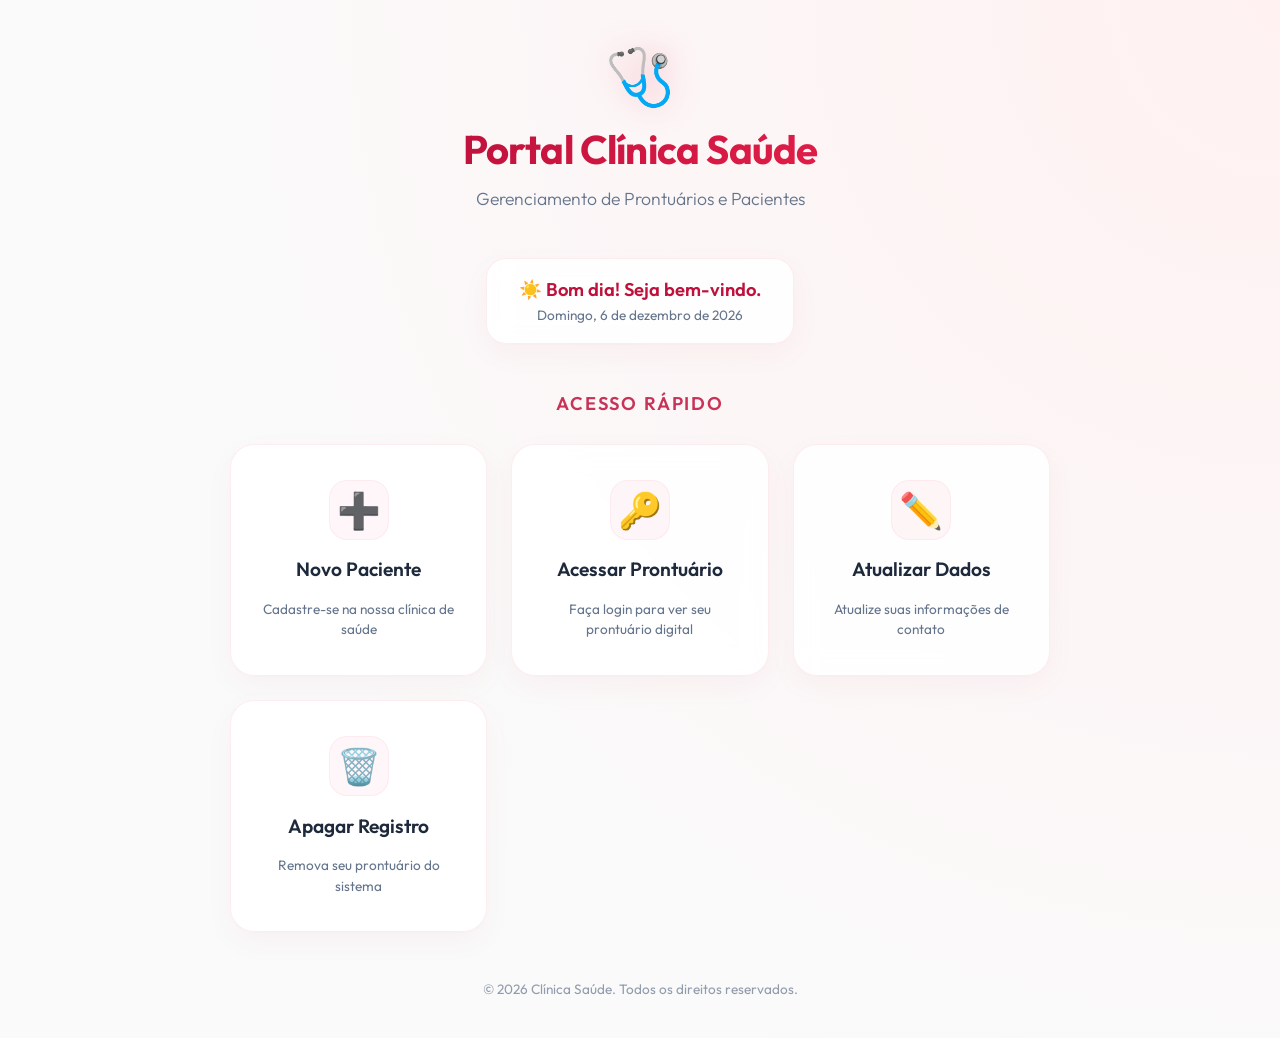
==== servidorSaude/static/index.html @ 64315792 "ServidorHTTP --> ServidorSaude" ====
<!DOCTYPE html>
<html lang="pt-br">
<head>
    <meta charset="UTF-8">
    <meta name="viewport" content="width=device-width, initial-scale=1.0">
    <title>Clínica Saúde - Portal do Paciente</title>
    <link href="https://fonts.googleapis.com/css2?family=Outfit:wght@300;400;600;700&display=swap" rel="stylesheet">
    <link rel="stylesheet" href="styles/index.style.css">
</head>
<body>
    <main>
        <header class="portal-header">
            <div class="logo">🩺</div>
            <h1>Portal Clínica Saúde</h1>
            <p>Gerenciamento de Prontuários e Pacientes</p>
        </header>

        <div id="greeting-widget" class="greeting-box">
            <span id="greeting-text">Olá! Seja bem-vindo.</span>
            <span id="greeting-date">Carregando data...</span>
        </div>

        <section class="menu-container">
            <h2 class="menu-title">Acesso Rápido</h2>
            <nav class="navigation-grid">
                <a href="/forms/createPatient.html" class="menu-card" id="btn-create">
                    <span class="card-icon">➕</span>
                    <span class="card-title">Novo Paciente</span>
                    <span class="card-desc">Cadastre-se na nossa clínica de saúde</span>
                </a>
                
                <a href="/forms/login.html" class="menu-card" id="btn-login">
                    <span class="card-icon">🔑</span>
                    <span class="card-title">Acessar Prontuário</span>
                    <span class="card-desc">Faça login para ver seu prontuário digital</span>
                </a>
                
                <a href="/forms/updatePatient.html" class="menu-card" id="btn-update">
                    <span class="card-icon">✏️</span>
                    <span class="card-title">Atualizar Dados</span>
                    <span class="card-desc">Atualize suas informações de contato</span>
                </a>
                
                <a href="/forms/deletePatient.html" class="menu-card" id="btn-delete">
                    <span class="card-icon">🗑️</span>
                    <span class="card-title">Apagar Registro</span>
                    <span class="card-desc">Remova seu prontuário do sistema</span>
                </a>
            </nav>
        </section>
        
        <footer class="portal-footer">
            <p>&copy; 2026 Clínica Saúde. Todos os direitos reservados.</p>
        </footer>
    </main>
    <script>
        function updateGreeting() {
            const now = new Date();
            const hour = now.getHours();
            let greeting = "Olá! Seja bem-vindo.";
            
            if (hour >= 5 && hour < 12) {
                greeting = "☀️ Bom dia! Seja bem-vindo.";
            } else if (hour >= 12 && hour < 18) {
                greeting = "🌤️ Boa tarde! Seja bem-vindo.";
            } else {
                greeting = "🌙 Boa noite! Seja bem-vindo.";
            }
            
            const options = { weekday: 'long', year: 'numeric', month: 'long', day: 'numeric' };
            const formattedDate = now.toLocaleDateString('pt-BR', options);
            
            document.getElementById('greeting-text').textContent = greeting;
            document.getElementById('greeting-date').textContent = formattedDate.charAt(0).toUpperCase() + formattedDate.slice(1);
        }
        updateGreeting();
    </script>
</body>
</html>
---- servidorSaude/static/styles/index.style.css ----
:root {
    --bg-light: #fcfcfc;
    --bg-gradient: radial-gradient(circle at top right, #fff1f2 0%, #fafafa 70%);
    --card-bg: rgba(255, 255, 255, 0.88);
    --border-color: rgba(225, 29, 72, 0.08);
    --border-hover: rgba(225, 29, 72, 0.25);
    --accent-red: #be123c; /* Vermelho carmim profundo, elegante */
    --accent-glow: #e11d48; /* Vermelho cereja vibrante */
    --text-primary: #1e293b; /* Slate escuro */
    --text-secondary: #64748b; /* Slate cinza */
    --shadow-soft: 0 10px 30px rgba(190, 18, 60, 0.04), 0 1px 3px rgba(0, 0, 0, 0.02);
    --shadow-hover: 0 15px 35px rgba(190, 18, 60, 0.09), 0 2px 5px rgba(190, 18, 60, 0.02);
}

* {
    box-sizing: border-box;
    padding: 0;
    margin: 0;
    font-family: 'Outfit', sans-serif;
    transition: all 0.3s cubic-bezier(0.4, 0, 0.2, 1);
}

body {
    background: var(--bg-gradient);
    color: var(--text-primary);
    min-height: 100vh;
    display: flex;
    justify-content: center;
    align-items: center;
}

main {
    width: 100%;
    max-width: 900px;
    padding: 2.5rem;
    display: flex;
    flex-direction: column;
    gap: 3rem;
    text-align: center;
}

/* Header Styles */
.portal-header {
    display: flex;
    flex-direction: column;
    align-items: center;
    gap: 0.8rem;
}

.logo {
    font-size: 3.5rem;
    filter: drop-shadow(0 0 15px rgba(225, 29, 72, 0.3));
    animation: pulse 3s infinite ease-in-out;
}

@keyframes pulse {
    0%, 100% { 
        transform: scale(1); 
        filter: drop-shadow(0 0 12px rgba(225, 29, 72, 0.25)); 
    }
    50% { 
        transform: scale(1.08); 
        filter: drop-shadow(0 0 22px rgba(225, 29, 72, 0.45)); 
    }
}

.portal-header h1 {
    font-size: 2.5rem;
    font-weight: 700;
    background: linear-gradient(135deg, var(--accent-red), var(--accent-glow));
    -webkit-background-clip: text;
    -webkit-text-fill-color: transparent;
    letter-spacing: -0.02em;
}

.portal-header p {
    color: var(--text-secondary);
    font-size: 1.1rem;
    font-weight: 300;
}

/* Greeting Widget */
.greeting-box {
    background: var(--card-bg);
    border: 1px solid var(--border-color);
    backdrop-filter: blur(12px);
    -webkit-backdrop-filter: blur(12px);
    padding: 1.2rem 2rem;
    border-radius: 20px;
    display: inline-flex;
    flex-direction: column;
    gap: 0.3rem;
    max-width: 360px;
    margin: 0 auto;
    box-shadow: var(--shadow-soft);
}

#greeting-text {
    font-size: 1.15rem;
    font-weight: 600;
    color: var(--accent-red);
}

#greeting-date {
    font-size: 0.85rem;
    color: var(--text-secondary);
    font-weight: 400;
}

/* Menu Section */
.menu-container {
    display: flex;
    flex-direction: column;
    gap: 1.8rem;
}

.menu-title {
    font-size: 1.15rem;
    text-transform: uppercase;
    letter-spacing: 0.1em;
    color: var(--accent-red);
    font-weight: 600;
    opacity: 0.85;
}

.navigation-grid {
    display: grid;
    grid-template-columns: repeat(auto-fit, minmax(200px, 1fr));
    gap: 1.5rem;
    perspective: 1000px;
}

/* Glassmorphic Menu Card */
.menu-card {
    background: var(--card-bg);
    border: 1px solid var(--border-color);
    backdrop-filter: blur(12px);
    -webkit-backdrop-filter: blur(12px);
    padding: 2.2rem 1.8rem;
    border-radius: 24px;
    text-decoration: none;
    display: flex;
    flex-direction: column;
    align-items: center;
    gap: 1.1rem;
    box-shadow: var(--shadow-soft);
    cursor: pointer;
}

.menu-card:hover {
    transform: translateY(-8px) scale(1.02);
    background: #ffffff;
    border-color: var(--border-hover);
    box-shadow: var(--shadow-hover);
}

.card-icon {
    font-size: 2.2rem;
    background: rgba(225, 29, 72, 0.04);
    width: 60px;
    height: 60px;
    display: flex;
    align-items: center;
    justify-content: center;
    border-radius: 18px;
    border: 1px solid rgba(225, 29, 72, 0.05);
}

.menu-card:hover .card-icon {
    background: rgba(225, 29, 72, 0.08);
    transform: rotate(-5deg) scale(1.05);
    border-color: rgba(225, 29, 72, 0.15);
}

.card-title {
    color: var(--text-primary);
    font-size: 1.20rem;
    font-weight: 600;
}

.card-desc {
    color: var(--text-secondary);
    font-size: 0.85rem;
    font-weight: 400;
    line-height: 1.5;
}

/* Footer */
.portal-footer {
    color: rgba(100, 116, 139, 0.7);
    font-size: 0.85rem;
    font-weight: 400;
}

/* Mobile Responsiveness */
@media (max-width: 600px) {
    main {
        padding: 1.5rem;
        gap: 2rem;
    }

    .portal-header h1 {
        font-size: 2rem;
    }

    .navigation-grid {
        grid-template-columns: 1fr;
        gap: 1.2rem;
    }

    .menu-card {
        padding: 1.6rem 1.4rem;
        flex-direction: row;
        text-align: left;
        gap: 1.2rem;
    }

    .card-icon {
        width: 54px;
        height: 54px;
        font-size: 1.8rem;
    }

    .menu-card div {
        display: flex;
        flex-direction: column;
    }
}
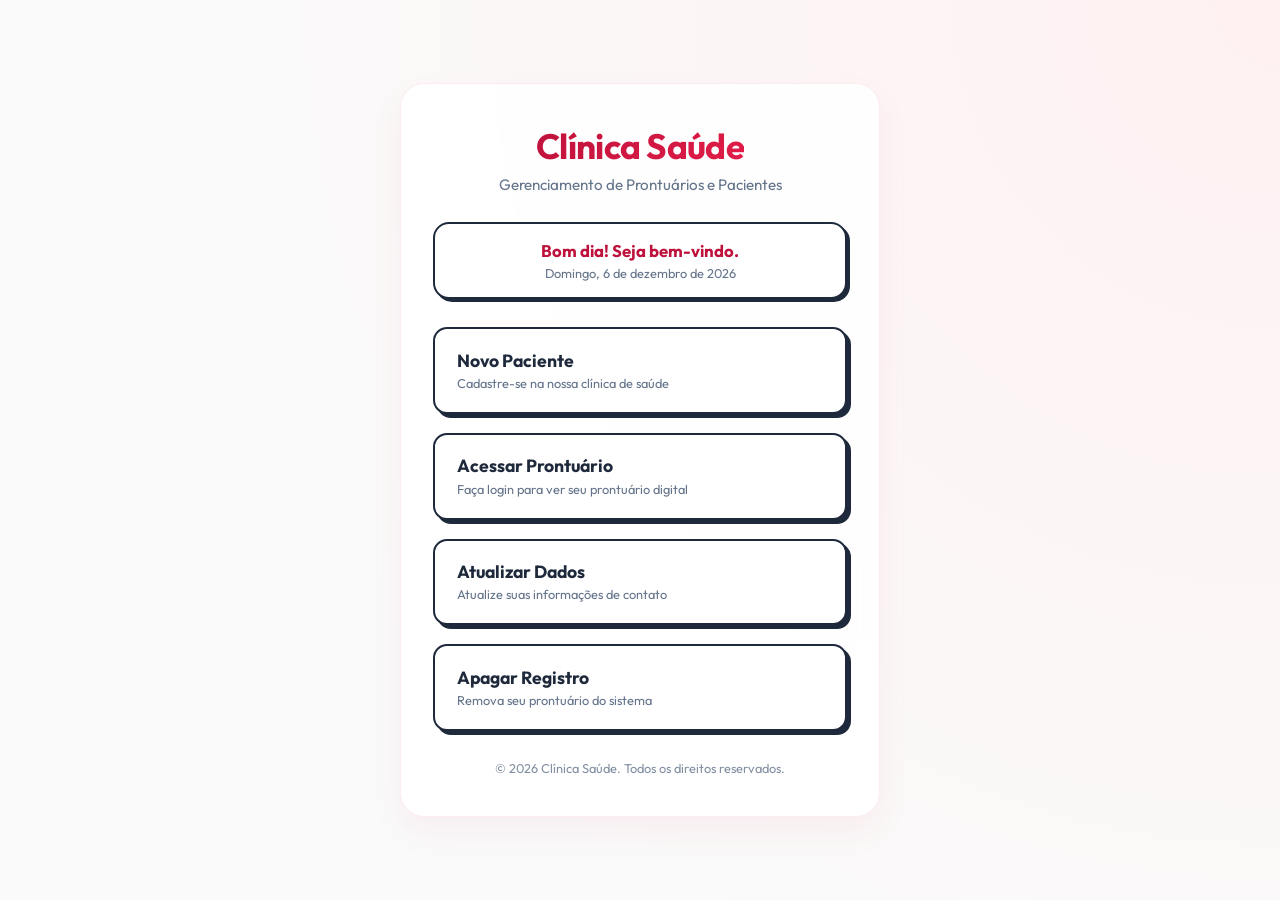
==== commit ab3c9a8d: "Servidor Saude update" ====
--- a/servidorSaude/static/index.html
+++ b/servidorSaude/static/index.html
@@ -8,10 +8,9 @@
     <link rel="stylesheet" href="styles/index.style.css">
 </head>
 <body>
-    <main>
+    <main id="container">
         <header class="portal-header">
-            <div class="logo">🩺</div>
-            <h1>Portal Clínica Saúde</h1>
+            <h1>Clínica Saúde</h1>
             <p>Gerenciamento de Prontuários e Pacientes</p>
         </header>
 
@@ -21,28 +20,23 @@
         </div>
 
         <section class="menu-container">
-            <h2 class="menu-title">Acesso Rápido</h2>
-            <nav class="navigation-grid">
+            <nav class="navigation-list">
                 <a href="/forms/createPatient.html" class="menu-card" id="btn-create">
-                    <span class="card-icon">➕</span>
                     <span class="card-title">Novo Paciente</span>
                     <span class="card-desc">Cadastre-se na nossa clínica de saúde</span>
                 </a>
                 
                 <a href="/forms/login.html" class="menu-card" id="btn-login">
-                    <span class="card-icon">🔑</span>
                     <span class="card-title">Acessar Prontuário</span>
                     <span class="card-desc">Faça login para ver seu prontuário digital</span>
                 </a>
                 
                 <a href="/forms/updatePatient.html" class="menu-card" id="btn-update">
-                    <span class="card-icon">✏️</span>
                     <span class="card-title">Atualizar Dados</span>
                     <span class="card-desc">Atualize suas informações de contato</span>
                 </a>
                 
                 <a href="/forms/deletePatient.html" class="menu-card" id="btn-delete">
-                    <span class="card-icon">🗑️</span>
                     <span class="card-title">Apagar Registro</span>
                     <span class="card-desc">Remova seu prontuário do sistema</span>
                 </a>
@@ -60,11 +54,11 @@
             let greeting = "Olá! Seja bem-vindo.";
             
             if (hour >= 5 && hour < 12) {
-                greeting = "☀️ Bom dia! Seja bem-vindo.";
+                greeting = "Bom dia! Seja bem-vindo.";
             } else if (hour >= 12 && hour < 18) {
-                greeting = "🌤️ Boa tarde! Seja bem-vindo.";
+                greeting = "Boa tarde! Seja bem-vindo.";
             } else {
-                greeting = "🌙 Boa noite! Seja bem-vindo.";
+                greeting = "Boa noite! Seja bem-vindo.";
             }
             
             const options = { weekday: 'long', year: 'numeric', month: 'long', day: 'numeric' };
--- a/servidorSaude/static/styles/index.style.css
+++ b/servidorSaude/static/styles/index.style.css
@@ -1,15 +1,13 @@
 :root {
-    --bg-light: #fcfcfc;
     --bg-gradient: radial-gradient(circle at top right, #fff1f2 0%, #fafafa 70%);
     --card-bg: rgba(255, 255, 255, 0.88);
     --border-color: rgba(225, 29, 72, 0.08);
-    --border-hover: rgba(225, 29, 72, 0.25);
-    --accent-red: #be123c; /* Vermelho carmim profundo, elegante */
-    --accent-glow: #e11d48; /* Vermelho cereja vibrante */
-    --text-primary: #1e293b; /* Slate escuro */
-    --text-secondary: #64748b; /* Slate cinza */
-    --shadow-soft: 0 10px 30px rgba(190, 18, 60, 0.04), 0 1px 3px rgba(0, 0, 0, 0.02);
-    --shadow-hover: 0 15px 35px rgba(190, 18, 60, 0.09), 0 2px 5px rgba(190, 18, 60, 0.02);
+    --border-clickable: 2px solid #1e293b; /* borda preta bem contrastante e elegante */
+    --accent-red: #be123c;
+    --accent-glow: #e11d48;
+    --text-primary: #1e293b;
+    --text-secondary: #64748b;
+    --shadow-soft: 0 15px 35px rgba(190, 18, 60, 0.05), 0 1px 3px rgba(0, 0, 0, 0.02);
 }
 
 * {
@@ -17,7 +15,7 @@
     padding: 0;
     margin: 0;
     font-family: 'Outfit', sans-serif;
-    transition: all 0.3s cubic-bezier(0.4, 0, 0.2, 1);
+    transition: all 0.2s cubic-bezier(0.4, 0, 0.2, 1);
 }
 
 body {
@@ -27,16 +25,30 @@
     display: flex;
     justify-content: center;
     align-items: center;
+    padding: 20px;
 }
 
-main {
+#container {
+    background: var(--card-bg);
+    border: 1px solid var(--border-color);
+    backdrop-filter: blur(16px);
+    -webkit-backdrop-filter: blur(16px);
+    box-shadow: var(--shadow-soft);
+    padding: 2.5rem 2rem;
+    border-radius: 24px;
     width: 100%;
-    max-width: 900px;
-    padding: 2.5rem;
+    max-width: 480px;
     display: flex;
     flex-direction: column;
-    gap: 3rem;
+    gap: 1.8rem;
+    align-items: center;
+    animation: slideUp 0.6s cubic-bezier(0.16, 1, 0.3, 1);
     text-align: center;
+}
+
+@keyframes slideUp {
+    from { opacity: 0; transform: translateY(30px); }
+    to { opacity: 1; transform: translateY(0); }
 }
 
 /* Header Styles */
@@ -44,28 +56,11 @@
     display: flex;
     flex-direction: column;
     align-items: center;
-    gap: 0.8rem;
-}
-
-.logo {
-    font-size: 3.5rem;
-    filter: drop-shadow(0 0 15px rgba(225, 29, 72, 0.3));
-    animation: pulse 3s infinite ease-in-out;
-}
-
-@keyframes pulse {
-    0%, 100% { 
-        transform: scale(1); 
-        filter: drop-shadow(0 0 12px rgba(225, 29, 72, 0.25)); 
-    }
-    50% { 
-        transform: scale(1.08); 
-        filter: drop-shadow(0 0 22px rgba(225, 29, 72, 0.45)); 
-    }
+    gap: 0.4rem;
 }
 
 .portal-header h1 {
-    font-size: 2.5rem;
+    font-size: 2.2rem;
     font-weight: 700;
     background: linear-gradient(135deg, var(--accent-red), var(--accent-glow));
     -webkit-background-clip: text;
@@ -75,154 +70,95 @@
 
 .portal-header p {
     color: var(--text-secondary);
-    font-size: 1.1rem;
-    font-weight: 300;
+    font-size: 0.95rem;
+    font-weight: 400;
 }
 
 /* Greeting Widget */
 .greeting-box {
-    background: var(--card-bg);
-    border: 1px solid var(--border-color);
-    backdrop-filter: blur(12px);
-    -webkit-backdrop-filter: blur(12px);
-    padding: 1.2rem 2rem;
-    border-radius: 20px;
-    display: inline-flex;
+    background: #ffffff;
+    border: var(--border-clickable);
+    padding: 1rem 1.5rem;
+    border-radius: 16px;
+    display: flex;
     flex-direction: column;
-    gap: 0.3rem;
-    max-width: 360px;
-    margin: 0 auto;
-    box-shadow: var(--shadow-soft);
+    gap: 0.2rem;
+    width: 100%;
+    box-shadow: 3px 3px 0px #1e293b;
 }
 
 #greeting-text {
-    font-size: 1.15rem;
-    font-weight: 600;
+    font-size: 1.05rem;
+    font-weight: 700;
     color: var(--accent-red);
 }
 
 #greeting-date {
-    font-size: 0.85rem;
+    font-size: 0.8rem;
     color: var(--text-secondary);
     font-weight: 400;
 }
 
 /* Menu Section */
 .menu-container {
+    width: 100%;
     display: flex;
     flex-direction: column;
-    gap: 1.8rem;
 }
 
-.menu-title {
-    font-size: 1.15rem;
-    text-transform: uppercase;
-    letter-spacing: 0.1em;
-    color: var(--accent-red);
-    font-weight: 600;
-    opacity: 0.85;
+.navigation-list {
+    display: flex;
+    flex-direction: column;
+    gap: 1.2rem;
+    width: 100%;
 }
 
-.navigation-grid {
-    display: grid;
-    grid-template-columns: repeat(auto-fit, minmax(200px, 1fr));
-    gap: 1.5rem;
-    perspective: 1000px;
-}
-
-/* Glassmorphic Menu Card */
+/* Glassmorphic Clickable Menu Button with Black Border */
 .menu-card {
-    background: var(--card-bg);
-    border: 1px solid var(--border-color);
-    backdrop-filter: blur(12px);
-    -webkit-backdrop-filter: blur(12px);
-    padding: 2.2rem 1.8rem;
-    border-radius: 24px;
+    background: #ffffff;
+    border: var(--border-clickable);
+    padding: 1.2rem 1.4rem;
+    border-radius: 14px;
     text-decoration: none;
     display: flex;
     flex-direction: column;
-    align-items: center;
-    gap: 1.1rem;
-    box-shadow: var(--shadow-soft);
+    align-items: flex-start;
+    gap: 0.2rem;
+    box-shadow: 4px 4px 0px #1e293b;
     cursor: pointer;
+    text-align: left;
+    width: 100%;
 }
 
 .menu-card:hover {
-    transform: translateY(-8px) scale(1.02);
-    background: #ffffff;
-    border-color: var(--border-hover);
-    box-shadow: var(--shadow-hover);
+    transform: translate(-3px, -3px);
+    box-shadow: 7px 7px 0px #1e293b;
+    background: #fff1f2; /* leve tom rosado ao passar o mouse */
+    border-color: var(--accent-glow);
 }
 
-.card-icon {
-    font-size: 2.2rem;
-    background: rgba(225, 29, 72, 0.04);
-    width: 60px;
-    height: 60px;
-    display: flex;
-    align-items: center;
-    justify-content: center;
-    border-radius: 18px;
-    border: 1px solid rgba(225, 29, 72, 0.05);
-}
-
-.menu-card:hover .card-icon {
-    background: rgba(225, 29, 72, 0.08);
-    transform: rotate(-5deg) scale(1.05);
-    border-color: rgba(225, 29, 72, 0.15);
+.menu-card:active {
+    transform: translate(2px, 2px);
+    box-shadow: 2px 2px 0px #1e293b;
 }
 
 .card-title {
     color: var(--text-primary);
-    font-size: 1.20rem;
-    font-weight: 600;
+    font-size: 1.1rem;
+    font-weight: 700;
 }
 
 .card-desc {
     color: var(--text-secondary);
-    font-size: 0.85rem;
+    font-size: 0.8rem;
     font-weight: 400;
-    line-height: 1.5;
+    line-height: 1.4;
 }
 
 /* Footer */
 .portal-footer {
-    color: rgba(100, 116, 139, 0.7);
-    font-size: 0.85rem;
+    color: var(--text-secondary);
+    font-size: 0.8rem;
     font-weight: 400;
+    opacity: 0.8;
 }
-
-/* Mobile Responsiveness */
-@media (max-width: 600px) {
-    main {
-        padding: 1.5rem;
-        gap: 2rem;
-    }
-
-    .portal-header h1 {
-        font-size: 2rem;
-    }
-
-    .navigation-grid {
-        grid-template-columns: 1fr;
-        gap: 1.2rem;
-    }
-
-    .menu-card {
-        padding: 1.6rem 1.4rem;
-        flex-direction: row;
-        text-align: left;
-        gap: 1.2rem;
-    }
-
-    .card-icon {
-        width: 54px;
-        height: 54px;
-        font-size: 1.8rem;
-    }
-
-    .menu-card div {
-        display: flex;
-        flex-direction: column;
-    }
-}
